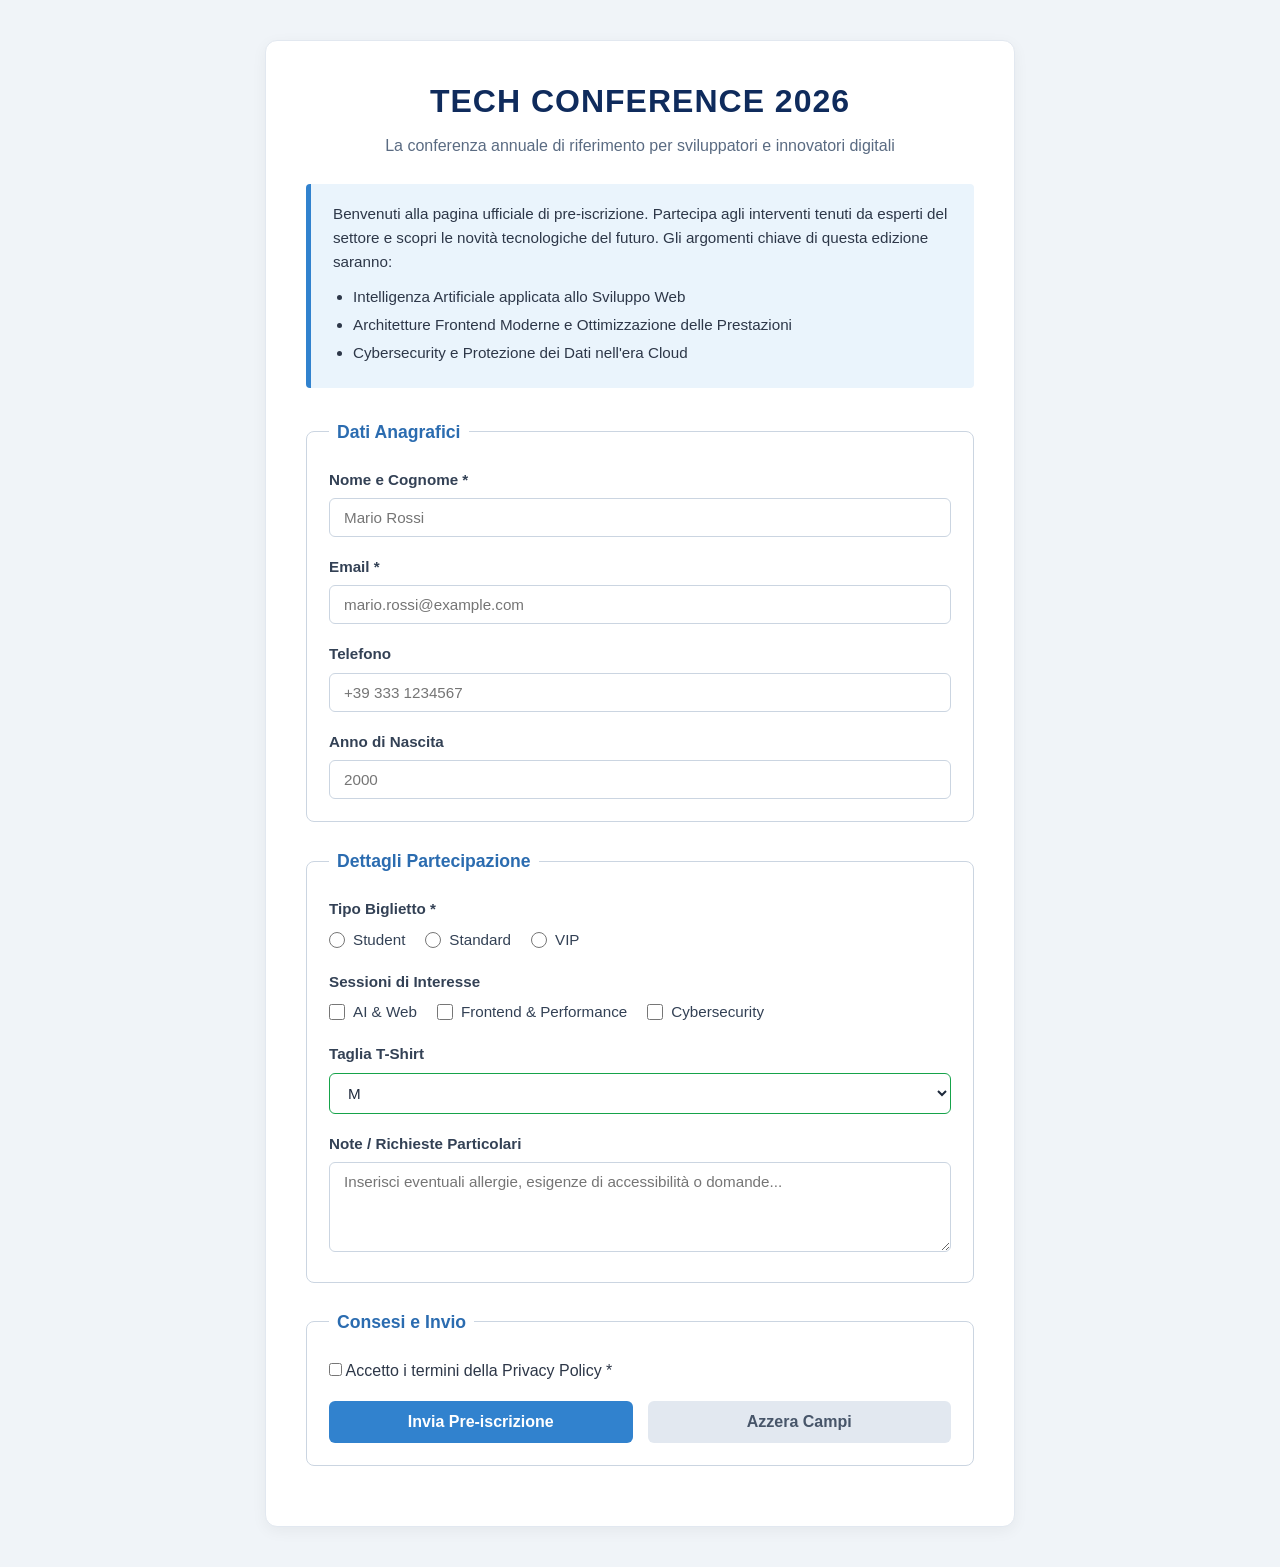
==== 2026-2027/web/esercitazione-verifica-28.09/index.html @ 01ec0297 "." ====
<!doctype html>
<html lang="it">
    <head>
        <meta charset="UTF-8" />
        <meta name="viewport" content="width=device-width, initial-scale=1.0" />
        <title>Esercitazione</title>

        <link rel="stylesheet" href="style.css" />
    </head>

    <body>
        <div class="container">
            <header class="header">
                <h1 class="title">Tech Conference 2026</h1>
                <h2>
                    La conferenza annuale di riferimento per sviluppatori e
                    innovatori digitali
                </h2>
            </header>

            <section class="info-section">
                <p>
                    Benvenuti alla pagina ufficiale di pre-iscrizione. Partecipa
                    agli interventi tenuti da esperti del settore e scopri le
                    novità tecnologiche del futuro. Gli argomenti chiave di
                    questa edizione saranno:
                </p>
                <ul>
                    <li>
                        Intelligenza Artificiale applicata allo Sviluppo Web
                    </li>
                    <li>
                        Architetture Frontend Moderne e Ottimizzazione delle
                        Prestazioni
                    </li>
                    <li>Cybersecurity e Protezione dei Dati nell'era Cloud</li>
                </ul>
            </section>

            <section class="form-section">
                <form action="conferma.html" method="POST">
                    <fieldset class="fieldset-block">
                        <legend>Dati Anagrafici</legend>

                        <div class="form-group">
                            <label for="nome" class="form-label"
                                >Nome e Cognome *</label
                            >
                            <input
                                type="text"
                                id="nome"
                                name="nome"
                                class="input-field"
                                placeholder="Mario Rossi"
                                required
                            />
                        </div>

                        <div class="form-group">
                            <label for="email" class="form-label"
                                >Email *</label
                            >
                            <input
                                type="email"
                                id="email"
                                name="email"
                                class="input-field"
                                placeholder="mario.rossi@example.com"
                                required
                            />
                        </div>

                        <div class="form-group">
                            <label for="telefono" class="form-label"
                                >Telefono</label
                            >
                            <input
                                type="tel"
                                id="telefono"
                                name="telefono"
                                class="input-field"
                                placeholder="+39 333 1234567"
                            />
                        </div>

                        <div class="form-group">
                            <label for="anno_nascita" class="form-label"
                                >Anno di Nascita</label
                            >
                            <input
                                type="number"
                                id="anno_nascita"
                                name="anno_nascita"
                                class="input-field"
                                min="1940"
                                max="2010"
                                placeholder="2000"
                            />
                        </div>
                    </fieldset>

                    <fieldset class="fieldset-block">
                        <legend>Dettagli Partecipazione</legend>

                        <div class="form-group">
                            <label class="form-label">Tipo Biglietto *</label>
                            <div class="option-group">
                                <label
                                    ><input
                                        type="radio"
                                        name="biglietto"
                                        value="student"
                                        required
                                    />
                                    Student</label
                                >
                                <label
                                    ><input
                                        type="radio"
                                        name="biglietto"
                                        value="standard"
                                    />
                                    Standard</label
                                >
                                <label
                                    ><input
                                        type="radio"
                                        name="biglietto"
                                        value="vip"
                                    />
                                    VIP</label
                                >
                            </div>
                        </div>

                        <div class="form-group">
                            <label class="form-label"
                                >Sessioni di Interesse</label
                            >
                            <div class="option-group">
                                <label
                                    ><input
                                        type="checkbox"
                                        name="sessioni"
                                        value="ai"
                                    />
                                    AI & Web</label
                                >
                                <label
                                    ><input
                                        type="checkbox"
                                        name="sessioni"
                                        value="frontend"
                                    />
                                    Frontend & Performance</label
                                >
                                <label
                                    ><input
                                        type="checkbox"
                                        name="sessioni"
                                        value="security"
                                    />
                                    Cybersecurity</label
                                >
                            </div>
                        </div>

                        <div class="form-group">
                            <label for="tshirt" class="form-label"
                                >Taglia T-Shirt</label
                            >
                            <select
                                id="tshirt"
                                name="tshirt"
                                class="input-field"
                            >
                                <option value="S">S</option>
                                <option value="M" selected>M</option>
                                <option value="L">L</option>
                                <option value="XL">XL</option>
                            </select>
                        </div>

                        <div class="form-group">
                            <label for="note" class="form-label"
                                >Note / Richieste Particolari</label
                            >
                            <textarea
                                id="note"
                                name="note"
                                class="input-field"
                                rows="4"
                                placeholder="Inserisci eventuali allergie, esigenze di accessibilità o domande..."
                            ></textarea>
                        </div>
                    </fieldset>

                    <fieldset class="fieldset-block">
                        <legend>Consesi e Invio</legend>

                        <div class="form-group">
                            <label>
                                <input
                                    type="checkbox"
                                    name="privacy"
                                    required
                                />
                                Accetto i termini della Privacy Policy *
                            </label>
                        </div>

                        <div class="button-group">
                            <button type="submit" class="btn btn-submit">
                                Invia Pre-iscrizione
                            </button>
                            <button type="reset" class="btn btn-reset">
                                Azzera Campi
                            </button>
                        </div>
                    </fieldset>
                </form>
            </section>
        </div>
    </body>
</html>
---- 2026-2027/web/esercitazione-verifica-28.09/style.css ----
/* ==========================================
   1. RESET BASE E SETUP GENERALE
   ========================================== */
* {
    box-sizing: border-box;
    margin: 0;
    padding: 0;
    font-family: 'Segoe UI', Tahoma, Geneva, Verdana, sans-serif;
}

body {
    background-color: #f0f4f8;
    color: #2d3748;
    line-height: 1.6;
    padding: 40px 15px;
}

/* Contenitore principale centrato */
.container {
    max-width: 750px;
    margin: 0 auto;
    background-color: #ffffff;
    padding: 35px 40px;
    border-radius: 12px;
    box-shadow: 0 4px 15px rgba(0, 0, 0, 0.05);
    border: 1px solid #e2e8f0;
}

/* ==========================================
   2. HEADER DELL'EVENTO
   ========================================== */
.header {
    text-align: center;
    margin-bottom: 25px;
}

.header .title {
    font-size: 2rem;
    font-weight: 700;
    color: #0f2b5c;
    text-transform: uppercase;
    letter-spacing: 1px;
    margin-bottom: 6px;
}

.header h2 {
    font-size: 1rem;
    font-weight: 400;
    color: #5a6b82;
}

/* ==========================================
   3. SEZIONE INFORMATIVA (CALLOUT BOX)
   ========================================== */
.info-section {
    background-color: #eaf4fc;
    border-left: 5px solid #3182ce;
    padding: 18px 22px;
    border-radius: 4px;
    margin-bottom: 30px;
    font-size: 0.95rem;
}

.info-section p {
    margin-bottom: 10px;
}

.info-section ul {
    padding-left: 20px;
}

.info-section li {
    margin-bottom: 4px;
}

/* ==========================================
   4. STRUTTURA DEL FORM E FIELDSET
   ========================================== */
.fieldset-block {
    border: 1px solid #cbd5e1;
    border-radius: 8px;
    padding: 22px;
    margin-bottom: 25px;
    background-color: #ffffff;
}

legend {
    font-weight: 600;
    font-size: 1.1rem;
    color: #2b6cb0;
    padding: 0 8px;
}

.form-group {
    margin-bottom: 18px;
}

.form-group:last-child {
    margin-bottom: 0;
}

.form-label {
    display: block;
    font-weight: 600;
    font-size: 0.95rem;
    color: #334155;
    margin-bottom: 6px;
}

/* ==========================================
   5. CAMPI DI INPUT, SELECT E TEXTAREA
   ========================================== */
.input-field {
    width: 100%;
    padding: 10px 14px;
    border: 1px solid #cbd5e1;
    border-radius: 6px;
    font-size: 0.95rem;
    font-family: inherit;
    color: #1e293b;
    background-color: #ffffff;
    transition:
        border-color 0.2s,
        box-shadow 0.2s;
}

textarea.input-field {
    resize: vertical;
}

/* ==========================================
   6. FLEXBOX: OPZIONI E PULSANTI
   ========================================== */
/* Affiancamento opzioni (Radio & Checkbox) */
.option-group {
    display: flex;
    gap: 20px;
    align-items: center;
    flex-wrap: wrap;
    margin-top: 6px;
}

.option-group label {
    display: inline-flex;
    align-items: center;
    gap: 8px;
    cursor: pointer;
    font-size: 0.95rem;
    color: #334155;
}

.option-group input[type='radio'],
.option-group input[type='checkbox'] {
    accent-color: #3182ce;
    width: 16px;
    height: 16px;
    cursor: pointer;
}

/* Affiancamento pulsanti Submit / Reset */
.button-group {
    display: flex;
    gap: 15px;
    margin-top: 10px;
}

.btn {
    flex: 1;
    padding: 12px 20px;
    font-size: 1rem;
    font-weight: 600;
    border: none;
    border-radius: 6px;
    cursor: pointer;
    transition:
        background-color 0.2s ease,
        transform 0.1s ease;
}

.btn-submit {
    background-color: #3182ce;
    color: #ffffff;
}

.btn-submit:hover {
    background-color: #2b6cb0;
}

.btn-reset {
    background-color: #e2e8f0;
    color: #475569;
}

.btn-reset:hover {
    background-color: #cbd5e1;
}

/* ==========================================
   7. STATI DINAMICI E VALIDAZIONE
   ========================================== */
/* Evidenziazione campo in focus */
.input-field:focus {
    outline: none;
    border-color: #3182ce;
    box-shadow: 0 0 0 3px rgba(49, 130, 206, 0.2);
}

/* Feedback campi validi/non validi compilati */
.input-field:not(:placeholder-shown):valid {
    border-color: #16a34a;
}

.input-field:not(:placeholder-shown):invalid {
    border-color: #dc2626;
}
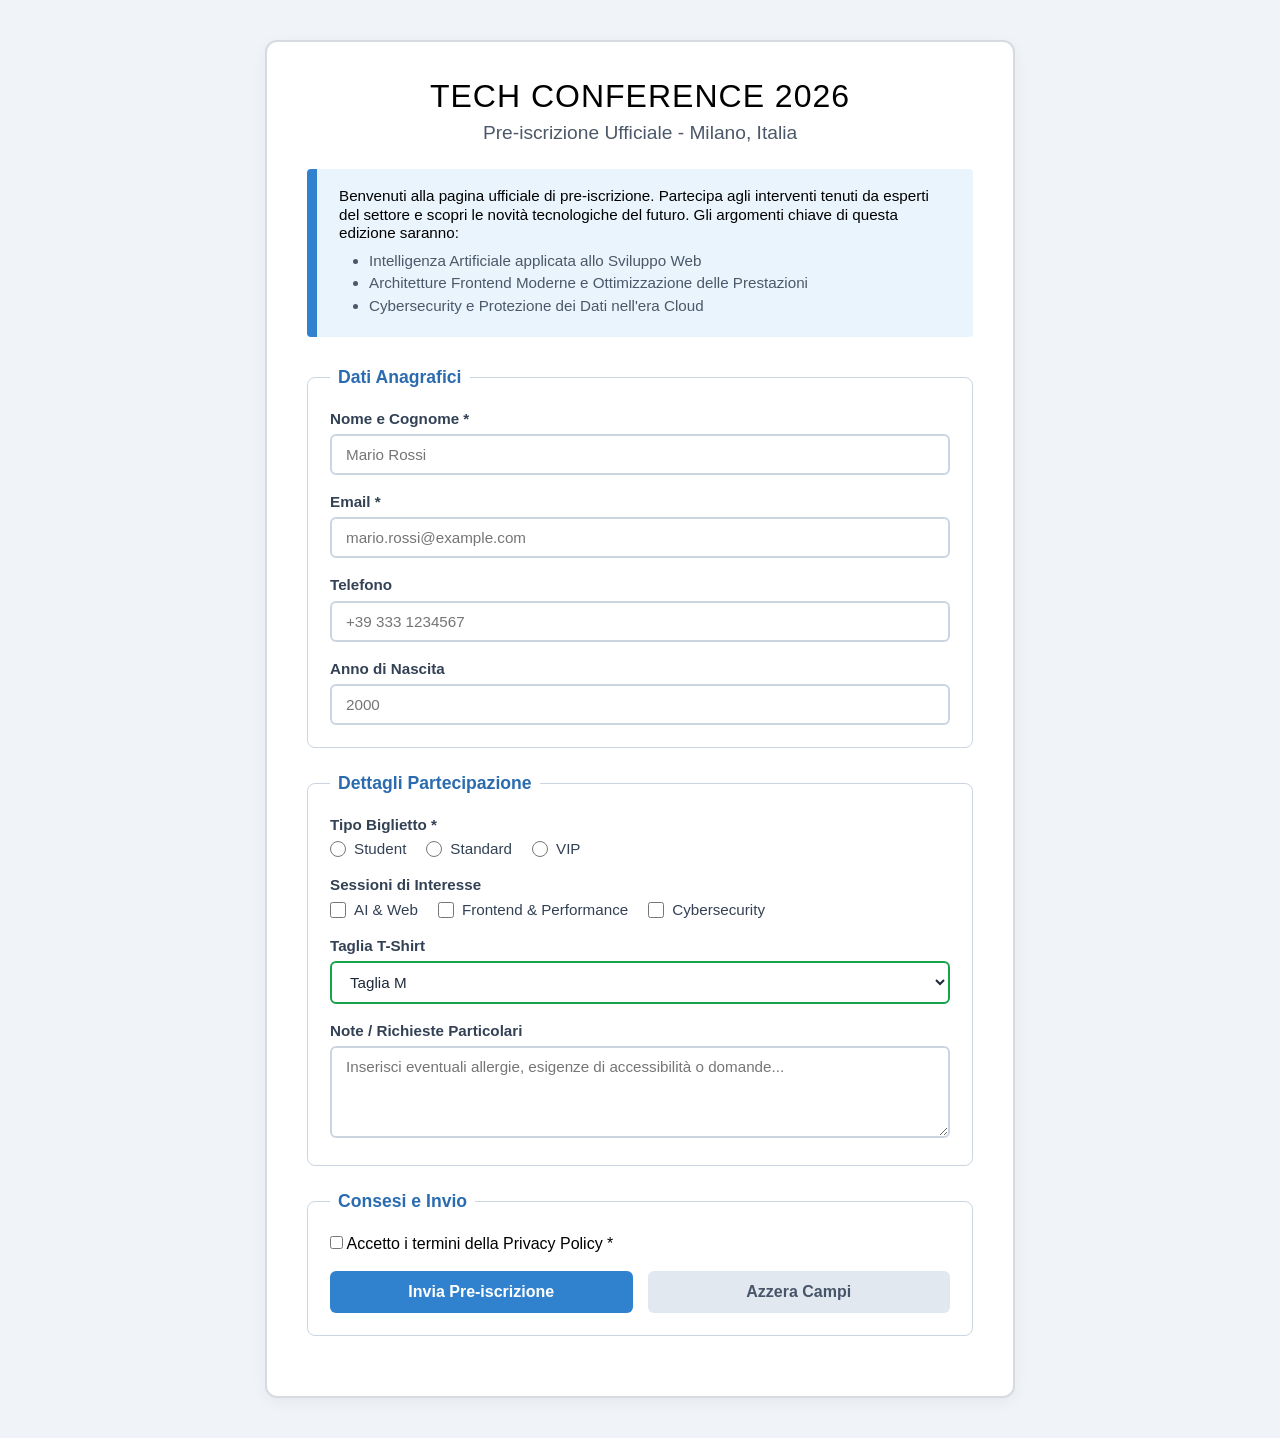
==== commit 7f2d4b00: "." ====
--- a/2026-2027/web/esercitazione-verifica-28.09/index.html
+++ b/2026-2027/web/esercitazione-verifica-28.09/index.html
@@ -12,27 +12,14 @@
         <div class="container">
             <header class="header">
                 <h1 class="title">Tech Conference 2026</h1>
-                <h2>
-                    La conferenza annuale di riferimento per sviluppatori e
-                    innovatori digitali
-                </h2>
+                <h2 class="subtitle">Pre-iscrizione Ufficiale - Milano, Italia</h2>
             </header>
 
             <section class="info-section">
-                <p>
-                    Benvenuti alla pagina ufficiale di pre-iscrizione. Partecipa
-                    agli interventi tenuti da esperti del settore e scopri le
-                    novità tecnologiche del futuro. Gli argomenti chiave di
-                    questa edizione saranno:
-                </p>
+                <p>Benvenuti alla pagina ufficiale di pre-iscrizione. Partecipa agli interventi tenuti da esperti del settore e scopri le novità tecnologiche del futuro. Gli argomenti chiave di questa edizione saranno:</p>
                 <ul>
-                    <li>
-                        Intelligenza Artificiale applicata allo Sviluppo Web
-                    </li>
-                    <li>
-                        Architetture Frontend Moderne e Ottimizzazione delle
-                        Prestazioni
-                    </li>
+                    <li>Intelligenza Artificiale applicata allo Sviluppo Web</li>
+                    <li>Architetture Frontend Moderne e Ottimizzazione delle Prestazioni</li>
                     <li>Cybersecurity e Protezione dei Dati nell'era Cloud</li>
                 </ul>
             </section>
@@ -43,59 +30,23 @@
                         <legend>Dati Anagrafici</legend>
 
                         <div class="form-group">
-                            <label for="nome" class="form-label"
-                                >Nome e Cognome *</label
-                            >
-                            <input
-                                type="text"
-                                id="nome"
-                                name="nome"
-                                class="input-field"
-                                placeholder="Mario Rossi"
-                                required
-                            />
+                            <label for="nome" class="form-label">Nome e Cognome *</label>
+                            <input type="text" id="nome" name="nome" class="input-field" placeholder="Mario Rossi" required />
                         </div>
 
                         <div class="form-group">
-                            <label for="email" class="form-label"
-                                >Email *</label
-                            >
-                            <input
-                                type="email"
-                                id="email"
-                                name="email"
-                                class="input-field"
-                                placeholder="mario.rossi@example.com"
-                                required
-                            />
+                            <label for="email" class="form-label">Email *</label>
+                            <input type="email" id="email" name="email" class="input-field" placeholder="mario.rossi@example.com" required />
                         </div>
 
                         <div class="form-group">
-                            <label for="telefono" class="form-label"
-                                >Telefono</label
-                            >
-                            <input
-                                type="tel"
-                                id="telefono"
-                                name="telefono"
-                                class="input-field"
-                                placeholder="+39 333 1234567"
-                            />
+                            <label for="telefono" class="form-label">Telefono</label>
+                            <input type="tel" id="telefono" name="telefono" class="input-field" placeholder="+39 333 1234567" />
                         </div>
 
                         <div class="form-group">
-                            <label for="anno_nascita" class="form-label"
-                                >Anno di Nascita</label
-                            >
-                            <input
-                                type="number"
-                                id="anno_nascita"
-                                name="anno_nascita"
-                                class="input-field"
-                                min="1940"
-                                max="2010"
-                                placeholder="2000"
-                            />
+                            <label for="anno_nascita" class="form-label">Anno di Nascita</label>
+                            <input type="number" id="anno_nascita" name="anno_nascita" class="input-field" min="1940" max="2010" placeholder="2000" />
                         </div>
                     </fieldset>
 
@@ -105,93 +56,34 @@
                         <div class="form-group">
                             <label class="form-label">Tipo Biglietto *</label>
                             <div class="option-group">
-                                <label
-                                    ><input
-                                        type="radio"
-                                        name="biglietto"
-                                        value="student"
-                                        required
-                                    />
-                                    Student</label
-                                >
-                                <label
-                                    ><input
-                                        type="radio"
-                                        name="biglietto"
-                                        value="standard"
-                                    />
-                                    Standard</label
-                                >
-                                <label
-                                    ><input
-                                        type="radio"
-                                        name="biglietto"
-                                        value="vip"
-                                    />
-                                    VIP</label
-                                >
+                                <label><input type="radio" name="biglietto" value="student" required /> Student</label>
+                                <label><input type="radio" name="biglietto" value="standard" /> Standard</label>
+                                <label><input type="radio" name="biglietto" value="vip" /> VIP</label>
                             </div>
                         </div>
 
                         <div class="form-group">
-                            <label class="form-label"
-                                >Sessioni di Interesse</label
-                            >
+                            <label class="form-label">Sessioni di Interesse</label>
                             <div class="option-group">
-                                <label
-                                    ><input
-                                        type="checkbox"
-                                        name="sessioni"
-                                        value="ai"
-                                    />
-                                    AI & Web</label
-                                >
-                                <label
-                                    ><input
-                                        type="checkbox"
-                                        name="sessioni"
-                                        value="frontend"
-                                    />
-                                    Frontend & Performance</label
-                                >
-                                <label
-                                    ><input
-                                        type="checkbox"
-                                        name="sessioni"
-                                        value="security"
-                                    />
-                                    Cybersecurity</label
-                                >
+                                <label><input type="checkbox" name="sessioni" value="ai" /> AI & Web</label>
+                                <label><input type="checkbox" name="sessioni" value="frontend" /> Frontend & Performance</label>
+                                <label><input type="checkbox" name="sessioni" value="security" /> Cybersecurity</label>
                             </div>
                         </div>
 
                         <div class="form-group">
-                            <label for="tshirt" class="form-label"
-                                >Taglia T-Shirt</label
-                            >
-                            <select
-                                id="tshirt"
-                                name="tshirt"
-                                class="input-field"
-                            >
-                                <option value="S">S</option>
-                                <option value="M" selected>M</option>
-                                <option value="L">L</option>
-                                <option value="XL">XL</option>
+                            <label for="tshirt" class="form-label">Taglia T-Shirt</label>
+                            <select id="tshirt" name="tshirt" class="input-field">
+                                <option value="S">Taglia S</option>
+                                <option value="M" selected>Taglia M</option>
+                                <option value="L">Taglia L</option>
+                                <option value="XL">Taglia XL</option>
                             </select>
                         </div>
 
                         <div class="form-group">
-                            <label for="note" class="form-label"
-                                >Note / Richieste Particolari</label
-                            >
-                            <textarea
-                                id="note"
-                                name="note"
-                                class="input-field"
-                                rows="4"
-                                placeholder="Inserisci eventuali allergie, esigenze di accessibilità o domande..."
-                            ></textarea>
+                            <label for="note" class="form-label">Note / Richieste Particolari</label>
+                            <textarea id="note" name="note" class="input-field" rows="4" placeholder="Inserisci eventuali allergie, esigenze di accessibilità o domande..."></textarea>
                         </div>
                     </fieldset>
 
@@ -200,22 +92,14 @@
 
                         <div class="form-group">
                             <label>
-                                <input
-                                    type="checkbox"
-                                    name="privacy"
-                                    required
-                                />
+                                <input type="checkbox" name="privacy" required />
                                 Accetto i termini della Privacy Policy *
                             </label>
                         </div>
 
                         <div class="button-group">
-                            <button type="submit" class="btn btn-submit">
-                                Invia Pre-iscrizione
-                            </button>
-                            <button type="reset" class="btn btn-reset">
-                                Azzera Campi
-                            </button>
+                            <button type="submit" class="btn btn-submit">Invia Pre-iscrizione</button>
+                            <button type="reset" class="btn btn-reset">Azzera Campi</button>
                         </div>
                     </fieldset>
                 </form>
--- a/2026-2027/web/esercitazione-verifica-28.09/style.css
+++ b/2026-2027/web/esercitazione-verifica-28.09/style.css
@@ -1,21 +1,16 @@
-/* ==========================================
-   1. RESET BASE E SETUP GENERALE
-   ========================================== */
 * {
     box-sizing: border-box;
     margin: 0;
     padding: 0;
-    font-family: 'Segoe UI', Tahoma, Geneva, Verdana, sans-serif;
+    font-family: Helvetica, sans-serif;
 }
 
 body {
     background-color: #f0f4f8;
-    color: #2d3748;
-    line-height: 1.6;
-    padding: 40px 15px;
+    line-height: 1.2;
+    padding: 40px 0px;
 }
 
-/* Contenitore principale centrato */
 .container {
     max-width: 750px;
     margin: 0 auto;
@@ -23,12 +18,9 @@
     padding: 35px 40px;
     border-radius: 12px;
     box-shadow: 0 4px 15px rgba(0, 0, 0, 0.05);
-    border: 1px solid #e2e8f0;
+    border: 2px solid #d7dbe0;
 }
 
-/* ==========================================
-   2. HEADER DELL'EVENTO
-   ========================================== */
 .header {
     text-align: center;
     margin-bottom: 25px;
@@ -36,25 +28,21 @@
 
 .header .title {
     font-size: 2rem;
-    font-weight: 700;
-    color: #0f2b5c;
+    font-weight: 300;
     text-transform: uppercase;
     letter-spacing: 1px;
     margin-bottom: 6px;
 }
 
-.header h2 {
-    font-size: 1rem;
+.header .subtitle {
+    font-size: 1.2rem;
     font-weight: 400;
-    color: #5a6b82;
+    color: #4b5869;
 }
 
-/* ==========================================
-   3. SEZIONE INFORMATIVA (CALLOUT BOX)
-   ========================================== */
 .info-section {
     background-color: #eaf4fc;
-    border-left: 5px solid #3182ce;
+    border-left: 10px solid #3182ce;
     padding: 18px 22px;
     border-radius: 4px;
     margin-bottom: 30px;
@@ -66,16 +54,14 @@
 }
 
 .info-section ul {
-    padding-left: 20px;
+    padding-left: 30px;
+    color: #4b5869;
 }
 
 .info-section li {
     margin-bottom: 4px;
 }
 
-/* ==========================================
-   4. STRUTTURA DEL FORM E FIELDSET
-   ========================================== */
 .fieldset-block {
     border: 1px solid #cbd5e1;
     border-radius: 8px;
@@ -107,31 +93,21 @@
     margin-bottom: 6px;
 }
 
-/* ==========================================
-   5. CAMPI DI INPUT, SELECT E TEXTAREA
-   ========================================== */
 .input-field {
     width: 100%;
     padding: 10px 14px;
-    border: 1px solid #cbd5e1;
+    border: 2px solid #cbd5e1;
     border-radius: 6px;
     font-size: 0.95rem;
     font-family: inherit;
     color: #1e293b;
     background-color: #ffffff;
-    transition:
-        border-color 0.2s,
-        box-shadow 0.2s;
 }
 
 textarea.input-field {
     resize: vertical;
 }
 
-/* ==========================================
-   6. FLEXBOX: OPZIONI E PULSANTI
-   ========================================== */
-/* Affiancamento opzioni (Radio & Checkbox) */
 .option-group {
     display: flex;
     gap: 20px;
@@ -157,7 +133,6 @@
     cursor: pointer;
 }
 
-/* Affiancamento pulsanti Submit / Reset */
 .button-group {
     display: flex;
     gap: 15px;
@@ -172,9 +147,6 @@
     border: none;
     border-radius: 6px;
     cursor: pointer;
-    transition:
-        background-color 0.2s ease,
-        transform 0.1s ease;
 }
 
 .btn-submit {
@@ -195,17 +167,12 @@
     background-color: #cbd5e1;
 }
 
-/* ==========================================
-   7. STATI DINAMICI E VALIDAZIONE
-   ========================================== */
-/* Evidenziazione campo in focus */
 .input-field:focus {
     outline: none;
     border-color: #3182ce;
     box-shadow: 0 0 0 3px rgba(49, 130, 206, 0.2);
 }
 
-/* Feedback campi validi/non validi compilati */
 .input-field:not(:placeholder-shown):valid {
     border-color: #16a34a;
 }
